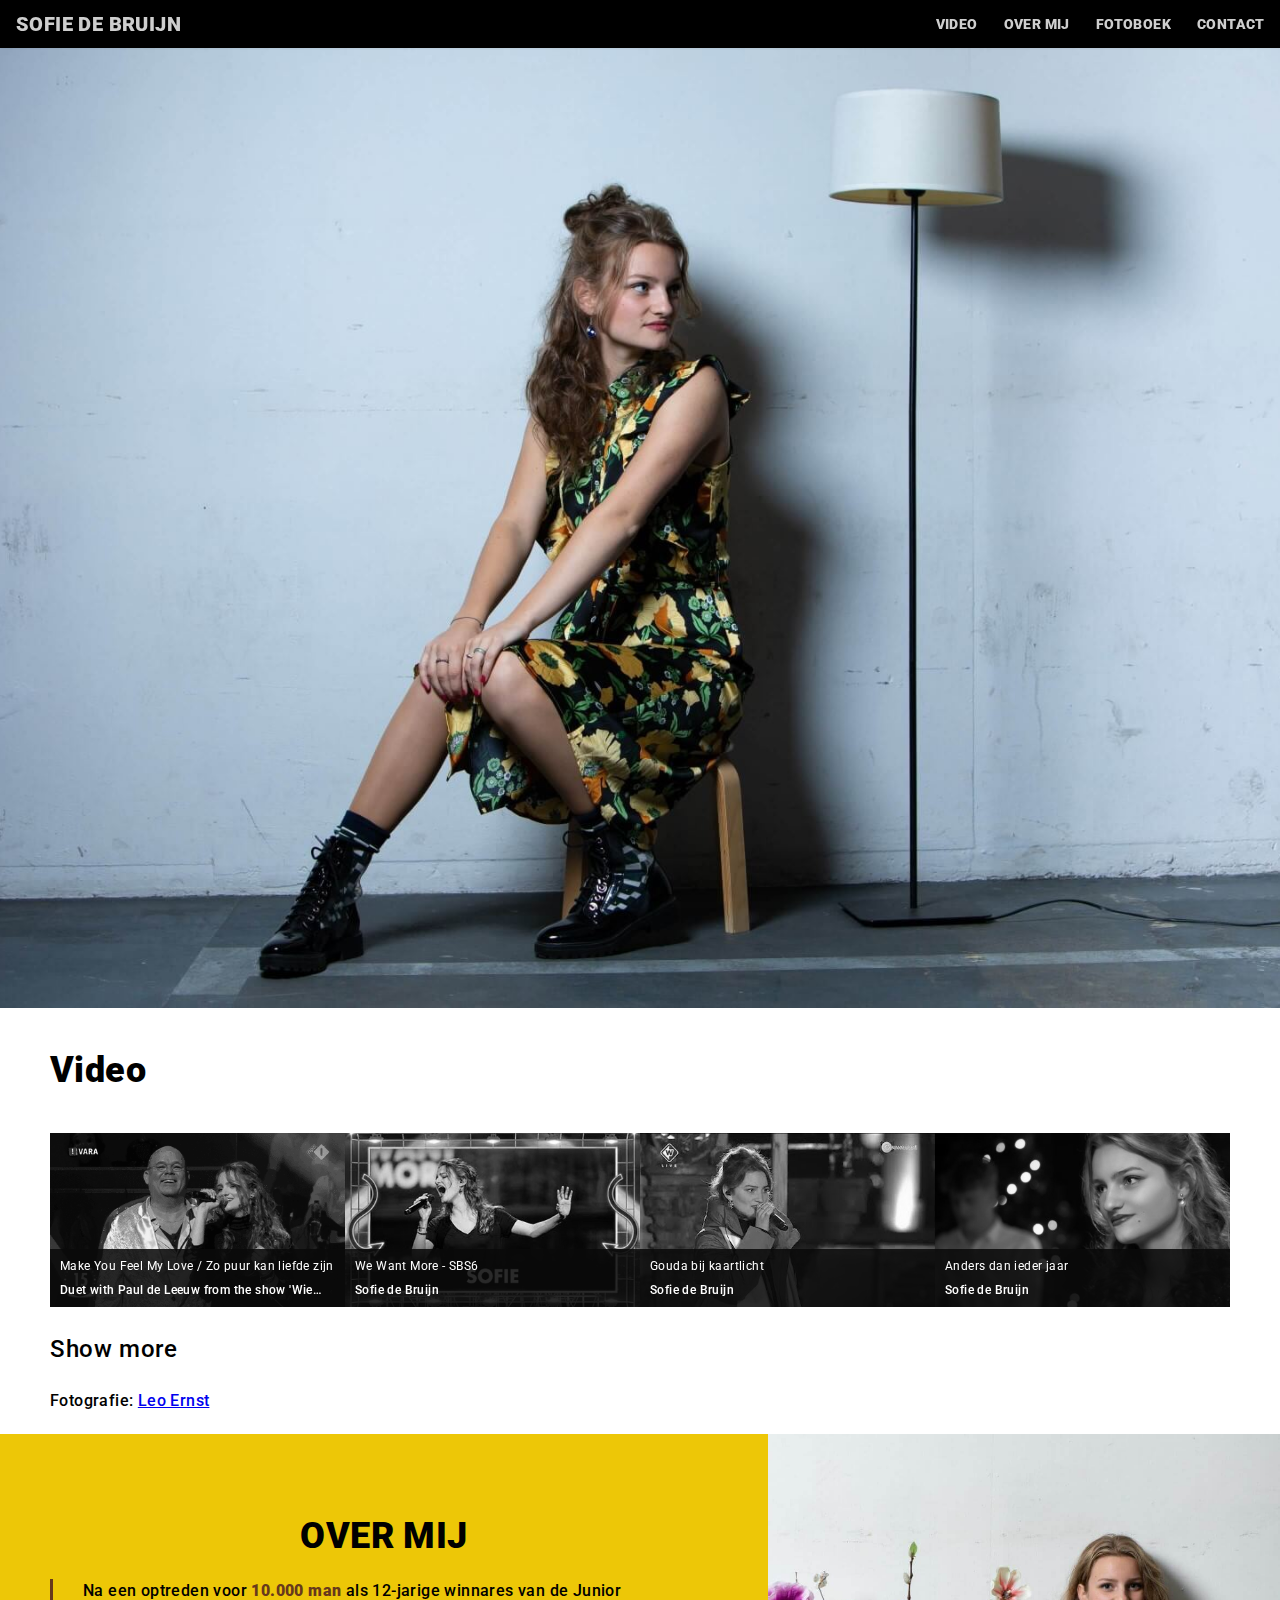
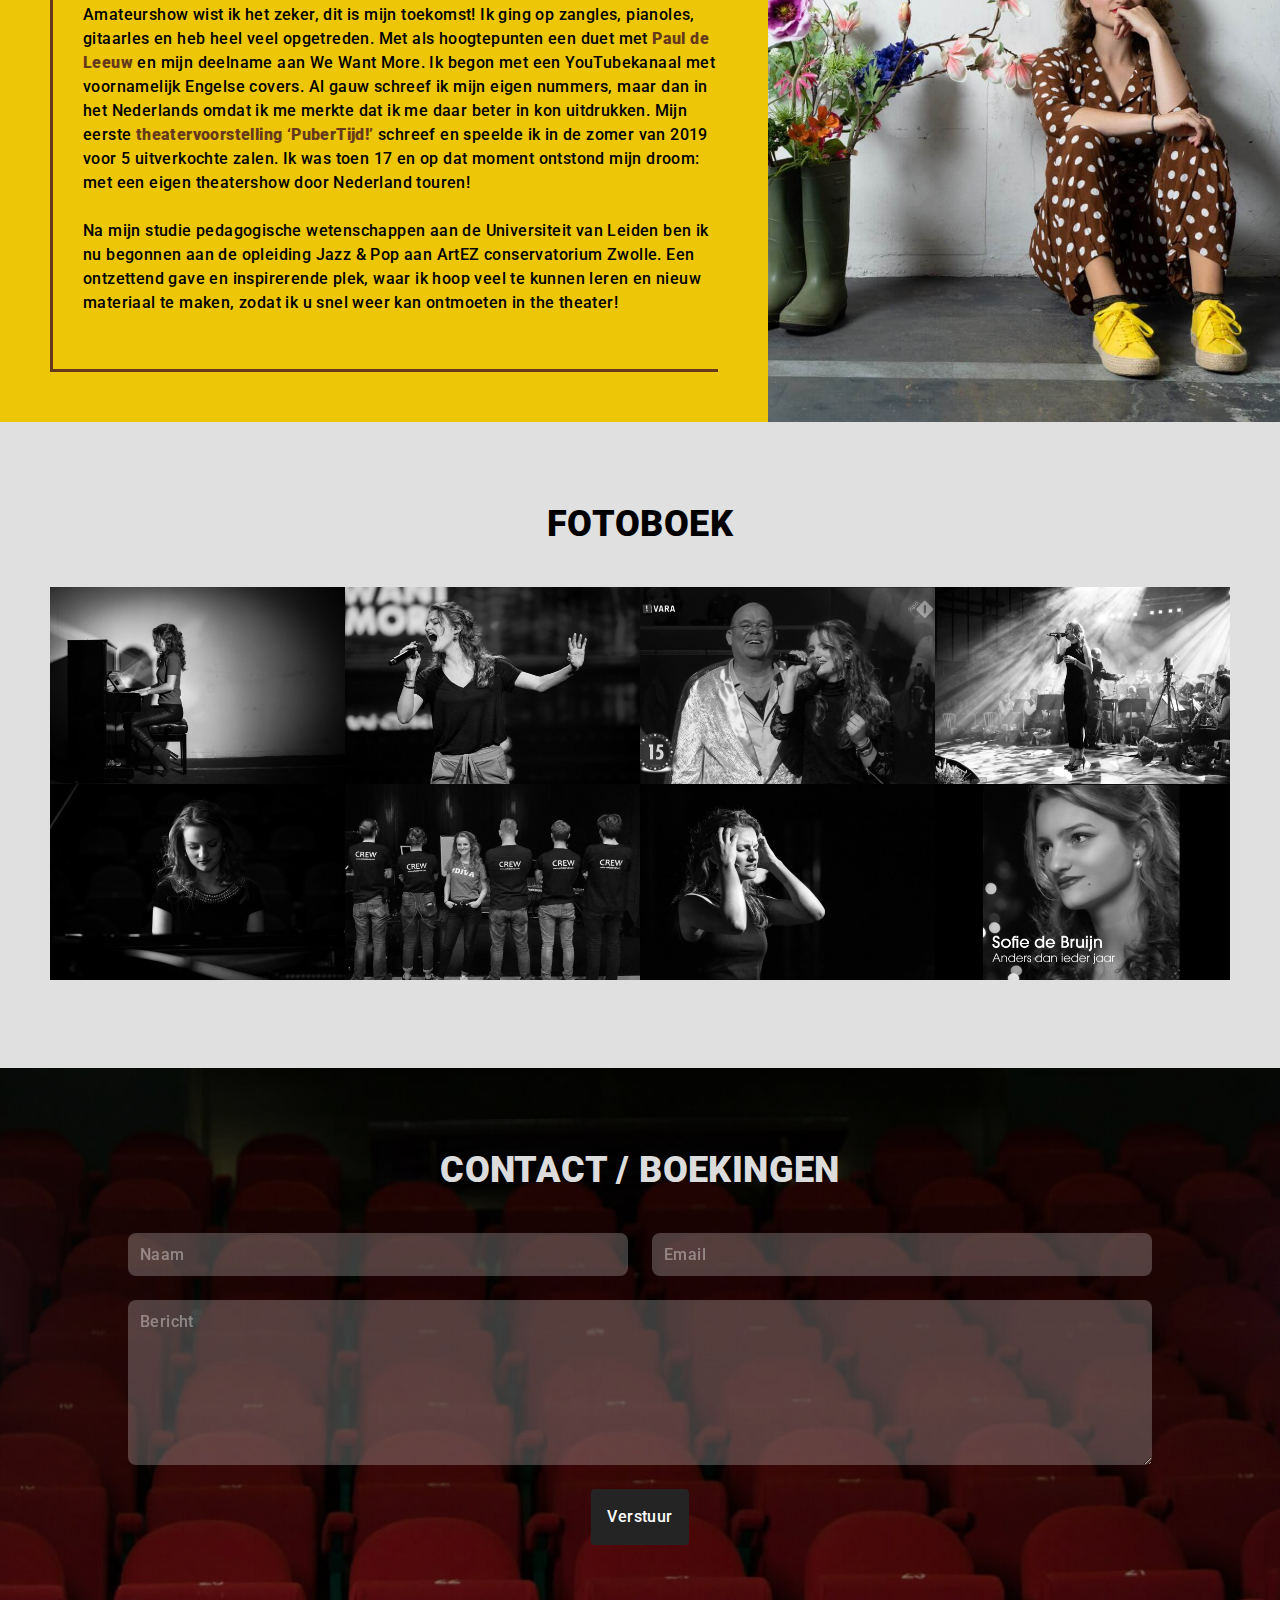
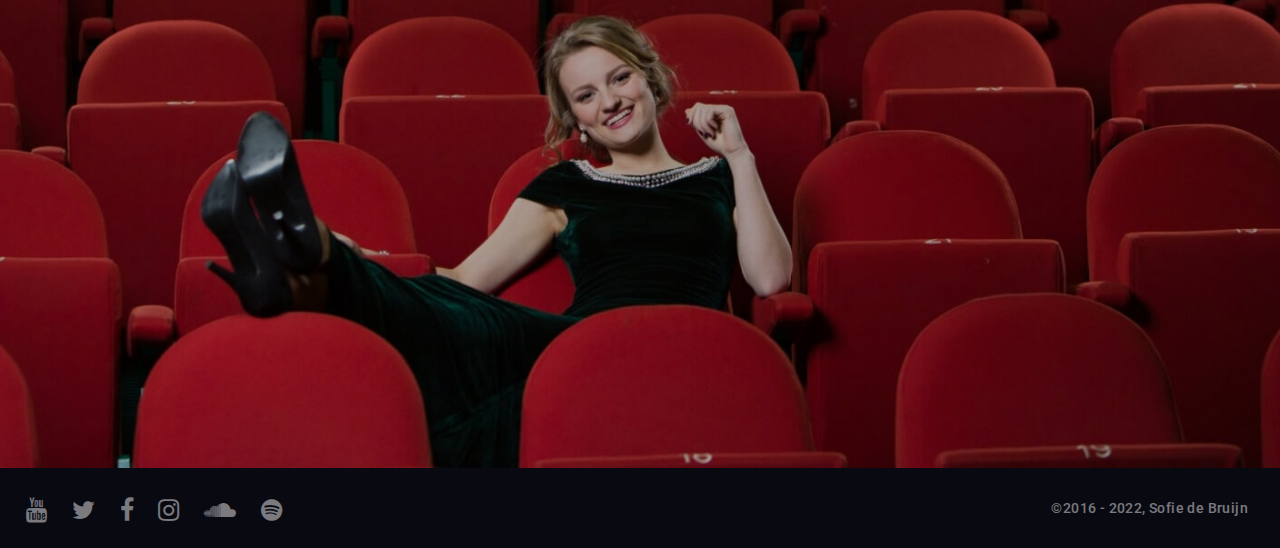
==== index.html @ 8ea9dd5e "Agenda" ====
<!DOCTYPE HTML>
<html>
<head>
    <title>Sofie de Bruijn</title>
    <meta charset="utf-8"/>
    <meta name="viewport" content="width=device-width, initial-scale=1"/>
    <meta name="keywords"
          content="Sofie de Bruijn,Singer Songwriter, Singer, Songwriter,Adele,Cover,Music,Cover Video,First Aid Kit,Cascada,Taylor Swift,Paul de Leeuw,Wie Steelt Mijn Show, Duet, Lyrics"/>
    <link rel="stylesheet" href="assets/css/main.css"/>
    <link href="lightbox/css/lightbox.min.css" rel="stylesheet">
    <link rel="preconnect" href="https://fonts.googleapis.com">
    <link rel="preconnect" href="https://fonts.gstatic.com" crossorigin>
    <link href="https://fonts.googleapis.com/css2?family=Roboto:wght@100;400;700;900&display=swap" rel="stylesheet">
    <link href="lightbox/css/lightbox.min.css" rel="stylesheet">
</head>
<body>

<!-- Header -->
<header class="page-header">
    <h1><a href="#intro">Sofie de Bruijn</a></h1>
    <nav>
        <ul>
            <li><a href="#video">Video</a></li>
            <li id="menu-speellijst"><a href="#agenda">Speellijst</a></li>
            <li><a href="#overmij">Over mij</a></li>
            <li><a href="#photos">Fotoboek</a></li>
<!--            <li><a href="#videos">Video's</a></li>-->
            <li><a href="#contact">Contact</a></li>
        </ul>
    </nav>
</header>

<section id="intro" class="intro">
</section>

<section id="videos" class="videogallery">
    <div class="content">
        <div class="title">
            <h2>Video</h2>
        </div>
        <div class="body">
            <a href="https://www.youtube.com/watch?v=Z-aSTAphKyM">
                <article class="youtube" style="background-image: url('images/youtube/make_you_feel_my_love.png')">
                    <div class="info">
                        <div class="title1">Make You Feel My Love / Zo puur kan liefde zijn</div>
                        <div class="title2">Duet with Paul de Leeuw from the show 'Wie steelt mijn show?'</div>
                    </div>
                </article>
            </a>

            <a href="https://www.youtube.com/watch?v=Hg2bdTc8LrU">
                <article class="youtube" style="background-image: url('images/youtube/we_want_more.jpg')">
                    <div class="info">
                        <div class="title1">We Want More - SBS6</div>
                        <div class="title2">Sofie de Bruijn</div>
                    </div>
                </article>
            </a>
            <a href="https://www.youtube.com/watch?v=AzZRNCL21qE&list=UUFZOo_UT-vUM6ey3a5O5JUw&index=1">
                <article class="youtube" style="background-image: url('images/youtube/gouda_bij_kaartlicht.jpg')">
                    <div class="info">
                        <div class="title1">Gouda bij kaartlicht</div>
                        <div class="title2">Sofie de Bruijn</div>
                    </div>
                </article>
            </a>

            <a href="https://www.youtube.com/watch?v=iiRhpWhdHWU&list=UUFZOo_UT-vUM6ey3a5O5JUw&index=1">
                <article class="youtube" style="background-image: url('images/youtube/anders_dan_ieder_jaar.jpg')">
                    <div class="info">
                        <div class="title1">Anders dan ieder jaar</div>
                        <div class="title2">Sofie de Bruijn</div>
                    </div>
                </article>
            </a>

            <a href="https://www.youtube.com/watch?v=Gj1BoqUcOVg&list=UUFZOo_UT-vUM6ey3a5O5JUw&index=1">
                <article class="youtube" style="background-image: url('images/youtube/de_diepte.jpg')">
                    <div class="info">
                        <div class="title1">S10 - De Diepte</div>
                        <div class="title2">Sofie de Bruijn</div>
                    </div>
                </article>
            </a>

            <a href="https://www.youtube.com/watch?v=R53kcfRPS8I&list=UUFZOo_UT-vUM6ey3a5O5JUw&index=2">
                <article class="youtube" style="background-image: url('images/youtube/anders_dan_ieder_jaar_behind_the_scenes.jpg')">
                    <div class="info">
                        <div class="title1">Anders dan ieder jaar</div>
                        <div class="title2">Sofie de Bruijn</div>
                    </div>
                </article>
            </a>


            <a href="https://www.youtube.com/watch?v=mN6XMxS9sEI&list=UUFZOo_UT-vUM6ey3a5O5JUw">
                <article class="youtube" style="background-image: url('images/youtube/dont-worry-about-me.jpg')">
                    <div class="info">
                        <div class="title1">Frances - Don't worry about me</div>
                        <div class="title2">Sofie de Bruijn & Maurits Kappetijn</div>
                    </div>
                </article>
            </a>


            <a href="https://www.youtube.com/watch?v=oenEsmuqVbg&list=UUFZOo_UT-vUM6ey3a5O5JUw">
                <article class="youtube" style="background-image: url('images/youtube/laat-mij-het-zijn.jpg')">
                    <div class="info">
                        <div class="title1">Wende Snijders - Laat mij het zijn</div>
                        <div class="title2">Sofie de Bruijn & Maurits Kappetijn</div>
                    </div>
                </article>
            </a>


            <a href="https://www.youtube.com/watch?v=KxhxIcwdhR0&list=UUFZOo_UT-vUM6ey3a5O5JUw">
                <article class="youtube" style="background-image: url('images/youtube/de-man-die-niet-kan-gaan.jpg')">
                    <div class="info">
                        <div class="title1">Nielson / The Script - De vrouw die niet kan gaan - LIVE</div>
                        <div class="title2">Sofie de Bruijn & Maurits Kappetijn</div>
                    </div>
                </article>
            </a>


            <a href="https://www.youtube.com/watch?v=T-b55JDcapw&list=UUFZOo_UT-vUM6ey3a5O5JUw">
                <article class="youtube" style="background-image: url('images/youtube/je_taime.jpg')">
                    <div class="info">
                        <div class="title1">Je t'aime - LIVE</div>
                        <div class="title2">Sofie de Bruijn & Maurits Kappetijn</div>
                    </div>
                </article>
            </a>


            <a href="https://www.youtube.com/watch?v=hmkBqt2bnTg&list=UUFZOo_UT-vUM6ey3a5O5JUw">
                <article class="youtube" style="background-image: url('images/youtube/mag_ik_dromen.jpg')">
                    <div class="info">
                        <div class="title1">PuberTijd! - Mag ik dromen</div>
                        <div class="title2">Sofie de Bruijn</div>
                    </div>
                </article>
            </a>


            <a href="https://www.youtube.com/watch?v=w-CsfGyyuyE&list=UUFZOo_UT-vUM6ey3a5O5JUw">
                <article class="youtube" style="background-image: url('images/youtube/tussen_nu_en_ooit.jpg')">
                    <div class="info">
                        <div class="title1">PuberTijd! - Tussen nu en ooit</div>
                        <div class="title2">Sofie de Bruijn</div>
                    </div>
                </article>
            </a>


            <a href="https://www.youtube.com/watch?v=e2XkFvMxLjM&list=UUFZOo_UT-vUM6ey3a5O5JUw">
                <article class="youtube" style="background-image: url('images/youtube/lijn_7.jpg')">
                    <div class="info">
                        <div class="title1">PuberTijd! - Lijn 7</div>
                        <div class="title2">Sofie de Bruijn</div>
                    </div>
                </article>
            </a>


            <a href="https://www.youtube.com/watch?v=YlcHSxCFATA&list=UUFZOo_UT-vUM6ey3a5O5JUw">
                <article class="youtube" style="background-image: url('images/youtube/parijs_paris.jpg')">
                    <div class="info">
                        <div class="title1">PuberTijd! - Parijs, Paris</div>
                        <div class="title2">Sofie de Bruijn</div>
                    </div>
                </article>
            </a>


            <a href="https://www.youtube.com/watch?v=HS0wlYTm5HU&list=UUFZOo_UT-vUM6ey3a5O5JUw">
                <article class="youtube" style="background-image: url('images/youtube/jij_hier_vandaan.jpg')">
                    <div class="info">
                        <div class="title1">PuberTijd! - Jij hier vandaan</div>
                        <div class="title2">Sofie de Bruijn</div>
                    </div>
                </article>
            </a>


            <a href="https://www.youtube.com/watch?v=tldwPllzSyg&list=UUFZOo_UT-vUM6ey3a5O5JUw">
                <article class="youtube" style="background-image: url('images/youtube/we_zouden_moeten_praten.jpg')">
                    <div class="info">
                        <div class="title1">PuberTijd! - We zouden moeten praten</div>
                        <div class="title2">Sofie de Bruijn</div>
                    </div>
                </article>
            </a>


            <a href="https://www.youtube.com/watch?v=Jt8KghFWTMg&list=UUFZOo_UT-vUM6ey3a5O5JUw">
                <article class="youtube" style="background-image: url('images/youtube/zo_is_het_gegaan.jpg')">
                    <div class="info">
                        <div class="title1">PuberTijd! - Zo is het gegaan</div>
                        <div class="title2">Sofie de Bruijn</div>
                    </div>
                </article>
            </a>


            <a href="https://www.youtube.com/watch?v=FnFOTm1K-Ww&list=UUFZOo_UT-vUM6ey3a5O5JUw">
                <article class="youtube" style="background-image: url('images/youtube/zeg_me_iets.jpg')">
                    <div class="info">
                        <div class="title1">PuberTijd! - Zeg me iets</div>
                        <div class="title2">Sofie de Bruijn</div>
                    </div>
                </article>
            </a>


            <a href="https://www.youtube.com/watch?v=mcpMQtNdLx0&list=UUFZOo_UT-vUM6ey3a5O5JUw">
                <article class="youtube" style="background-image: url('images/youtube/wade_in_the_water.jpg')">
                    <div class="info">
                        <div class="title1">Wade in the Water - Eva Cassidy</div>
                        <div class="title2">Sofie de Bruijn en Rik Reimus</div>
                    </div>
                </article>
            </a>


            <a href="https://www.youtube.com/watch?v=u-s-0EeFHNw&index=1&list=UUFZOo_UT-vUM6ey3a5O5JUw">
                <article class="youtube" style="background-image: url('images/youtube/always-remember-us-this-way.jpg')">
                    <div class="info">
                        <div class="title1">Always remember us this way</div>
                        <div class="title2">Lady Gaga</div>
                    </div>
                </article>
            </a>


            <a href="https://www.youtube.com/watch?v=pFwpkhMIwoA&index=1&list=UUFZOo_UT-vUM6ey3a5O5JUw">
                <article class="youtube" style="background-image: url('images/youtube/sam.jpg')">
                    <div class="info">
                        <div class="title1">Sam</div>
                        <div class="title2">Jessie Ware</div>
                    </div>
                </article>
            </a>


            <a href="https://www.youtube.com/watch?v=0IPWeJyH3fs&list=UUFZOo_UT-vUM6ey3a5O5JUw">
                <article class="youtube" style="background-image: url('images/youtube/la_vie_en_rose.jpg')">
                    <div class="info">
                        <div class="title1">La Vie En Rose</div>
                        <div class="title2">Sofie de Bruijn</div>
                    </div>
                </article>
            </a>


            <a href="https://www.youtube.com/watch?v=cYb5Ppuajvg&list=UUFZOo_UT-vUM6ey3a5O5JUw">
                <article class="youtube" style="background-image: url('images/youtube/you_should_have_known.jpg')">
                    <div class="info">
                        <div class="title1">You Should Have Known (Official Video)</div>
                        <div class="title2">Sofie de Bruijn</div>
                    </div>
                </article>
            </a>


            <a href="https://www.youtube.com/watch?v=DoUphpLzJQc&list=UUFZOo_UT-vUM6ey3a5O5JUw">
                <article class="youtube" style="background-image: url('images/youtube/house_upon_the_hill.png')">
                    <div class="info">
                        <div class="title1">House Upon The Hill (Official Video)</div>
                        <div class="title2">Sofie de Bruijn</div>
                    </div>
                </article>
            </a>


            <a href="https://www.youtube.com/watch?v=QbUHckNhA3s&list=UUFZOo_UT-vUM6ey3a5O5JUw">
                <article class="youtube" style="background-image: url('images/youtube/say-you-love-me---jessie-ware.jpg')">
                    <div class="info">
                        <div class="title1">Say You Love Me</div>
                        <div class="title2">Jessie Ware</div>
                    </div>
                </article>
            </a>


            <a href="https://www.youtube.com/watch?v=Z-gPNKdKOQY&list=UUFZOo_UT-vUM6ey3a5O5JUw">
                <article class="youtube" style="background-image: url('images/youtube/you_lost_me.jpg')">
                    <div class="info">
                        <div class="title1">You lost me</div>
                        <div class="title2">Christina Aguilera</div>
                    </div>
                </article>
            </a>


            <a href="https://www.youtube.com/watch?v=32EGNTvcHAo&list=UUFZOo_UT-vUM6ey3a5O5JUw">
                <article class="youtube" style="background-image: url('images/youtube/what_about_us.jpg')">
                    <div class="info">
                        <div class="title1">What About Us</div>
                        <div class="title2">P!nk</div>
                    </div>
                </article>
            </a>


            <a href="https://www.youtube.com/watch?v=Cst5cypD8jg&list=UUFZOo_UT-vUM6ey3a5O5JUw">
                <article class="youtube" style="background-image: url('images/youtube/at_seventeen.jpg')">
                    <div class="info">
                        <div class="title1">At Seventeen</div>
                        <div class="title2">Janis Ian</div>
                    </div>
                </article>
            </a>


            <a href="https://www.youtube.com/watch?v=r3o0OnFHA7k&list=UUFZOo_UT-vUM6ey3a5O5JUw">
                <article class="youtube" style="background-image: url('images/youtube/bubbly.jpg')">
                    <div class="info">
                        <div class="title1">Bubbly</div>
                        <div class="title2">Colbie Caillat</div>
                    </div>
                </article>
            </a>


            <a href="https://www.youtube.com/watch?v=uGEsgRgHwPg&list=UUFZOo_UT-vUM6ey3a5O5JUw">
                <article class="youtube" style="background-image: url('images/youtube/dat_ik_je_mis.jpg')">
                    <div class="info">
                        <div class="title1">Dat ik je mis</div>
                        <div class="title2">Maaike Ouboter</div>
                    </div>
                </article>
            </a>


            <a href="https://www.youtube.com/watch?v=XlStmGkna8I&list=UUFZOo_UT-vUM6ey3a5O5JUw">
                <article class="youtube" style="background-image: url('images/youtube/something_in_the_water.jpg')">
                    <div class="info">
                        <div class="title1">Something in the Water</div>
                        <div class="title2">Brooke Fraser</div>
                    </div>
                </article>
            </a>


            <a href="https://www.youtube.com/watch?list=UUFZOo_UT-vUM6ey3a5O5JUw&v=hWgHFiMZkfs">
                <article class="youtube" style="background-image: url('images/youtube/cant_help_falling_in_love.jpg')">
                    <div class="info">
                        <div class="title1">Can't help falling in love</div>
                        <div class="title2">Elvis Presley</div>
                    </div>
                </article>
            </a>


            <a href="https://www.youtube.com/watch?v=j--sgKCJHXQ&list=UUFZOo_UT-vUM6ey3a5O5JUw">
                <article class="youtube" style="background-image: url('images/youtube/i_dont_wanna_see_her_with_you.jpg')">
                    <div class="info">
                        <div class="title1">I don't wanna see you with her</div>
                        <div class="title2">Maria Mena</div>
                    </div>
                </article>
            </a>


            <a href="https://www.youtube.com/watch?v=q64ohbW60dg&list=UUFZOo_UT-vUM6ey3a5O5JUw">
                <article class="youtube" style="background-image: url('images/youtube/and_she_will_miss_you.jpg')">
                    <div class="info">
                        <div class="title1">And She Will Miss You</div>
                        <div class="title2">Gracie Abrams</div>
                    </div>
                </article>
            </a>


            <a href="https://www.youtube.com/watch?v=xNj5OIWekfk&list=UUFZOo_UT-vUM6ey3a5O5JUw">
                <article class="youtube" style="background-image: url('images/youtube/a_thousand_years.png')">
                    <div class="info">
                        <div class="title1">A Thousand Years</div>
                        <div class="title2">Christina Perri</div>
                    </div>
                </article>
            </a>


            <a href="https://www.youtube.com/watch?v=1oWik-Wg2Tw&list=UUFZOo_UT-vUM6ey3a5O5JUw">
                <article class="youtube" style="background-image: url('images/youtube/if_i_were_a_sailboat.jpg')">
                    <div class="info">
                        <div class="title1">If You Were a Sailboat</div>
                        <div class="title2">Katie Melua</div>
                    </div>
                </article>
            </a>


            <a href="https://www.youtube.com/watch?v=mmSB0aflc34&list=PL89bQoUxaeneC3mPh1k0yMJn5Qg7asksO&index=1">
                <article class="youtube" style="background-image: url('images/youtube/jar_of_hearts.png')">
                    <div class="info">
                        <div class="title1">Jar of Hearts</div>
                        <div class="title2">Christina Perri</div>
                    </div>
                </article>
            </a>

            <a href="https://www.youtube.com/watch?v=LIRo8SFP9fI&list=PL89bQoUxaeneC3mPh1k0yMJn5Qg7asksO">
                <article class="youtube" style="background-image: url('images/youtube/white_horse.png')">
                    <div class="info">
                        <div class="title1">White Horse</div>
                        <div class="title2">Taylor Swift</div>
                    </div>
                </article>
            </a>


            <a href="https://www.youtube.com/watch?v=RrJnTvpFSjE&list=PL89bQoUxaeneC3mPh1k0yMJn5Qg7asksO">
                <article class="youtube" style="background-image: url('images/youtube/million_years_ago.jpg')">
                    <div class="info">
                        <div class="title1">Million Years Ago</div>
                        <div class="title2">Adele</div>
                    </div>
                </article>
            </a>

            <a href="https://www.youtube.com/watch?v=npWLamNepcU&list=PL89bQoUxaeneC3mPh1k0yMJn5Qg7asksO">
                <article class="youtube" style="background-image: url('images/youtube/dont_you_remember.jpg')">
                    <div class="info">
                        <div class="title1">Don't You Remember</div>
                        <div class="title2">Adele</div>
                    </div>
                </article>
            </a>


            <a href="https://www.youtube.com/watch?v=QlwuXO_5HE4&list=PL89bQoUxaeneC3mPh1k0yMJn5Qg7asksO">
                <article class="youtube" style="background-image: url('images/youtube/hiding_my_heart.png')">
                    <div class="info">
                        <div class="title1">Hiding my heart</div>
                        <div class="title2">Adele</div>
                    </div>
                </article>
            </a>


            <a href="https://www.youtube.com/watch?v=GABAeUIVFp8&list=PL89bQoUxaeneC3mPh1k0yMJn5Qg7asksO">
                <article class="youtube" style="background-image: url('images/youtube/silver_lining.png')">
                    <div class="info">
                        <div class="title1">My Silver Lining</div>
                        <div class="title2">First Aid Kit</div>
                    </div>
                </article>
            </a>


            <a href="https://www.youtube.com/watch?v=0zwGAfUZwJU&list=PL89bQoUxaeneC3mPh1k0yMJn5Qg7asksO">
                <article class="youtube" style="background-image: url('images/youtube/hometown_glory.png')">
                    <div class="info">
                        <div class="title1">Hometown Glory</div>
                        <div class="title2">Adele</div>
                    </div>
                </article>
            </a>


            <a href="https://www.youtube.com/watch?v=2N5_2DZWCpM&list=PL89bQoUxaeneC3mPh1k0yMJn5Qg7asksO">
                <article class="youtube" style="background-image: url('images/youtube/when_we_were_young.png')">
                    <div class="info">
                        <div class="title1">When We Were Young</div>
                        <div class="title2">Adele</div>
                    </div>
                </article>
            </a>


            <a href="https://www.youtube.com/watch?v=P39t9yWeFJQ&list=PL89bQoUxaeneC3mPh1k0yMJn5Qg7asksO">
                <article class="youtube" style="background-image: url('images/youtube/everytime_we_touch.png')">
                    <div class="info">
                        <div class="title1">Everytime We Touch</div>
                        <div class="title2">Cascada</div>
                    </div>
                </article>
            </a>


            <a href="https://www.youtube.com/watch?v=V195n3m7ldA&list=PL89bQoUxaeneC3mPh1k0yMJn5Qg7asksO">
                <article class="youtube" style="background-image: url('images/youtube/back_to_december.png')">
                    <div class="info">
                        <div class="title1">Back To December</div>
                        <div class="title2">Taylor Swift</div>
                    </div>
                </article>
            </a>


            <a href="https://www.youtube.com/watch?v=gWIV7P13e-I&list=PL89bQoUxaeneC3mPh1k0yMJn5Qg7asksO">
                <article class="youtube" style="background-image: url('images/youtube/skyfall.png')">
                    <div class="info">
                        <div class="title1">Skyfall</div>
                        <div class="title2">Adele</div>
                    </div>
                </article>
            </a>


<!--        <div><a href="images/photo/pressKitSofieDeBruijnPart1.zip" class="download icon fa-download">  Presskit deel 1</a></div>-->
<!--        <div><a href="images/photo/pressKitSofieDeBruijnPart2.zip" class="download icon fa-download">  Presskit deel 2</a></div>-->
        </div>
        <div class="footer">
            <button id="showMoreVideos" class="showMore">Show more</button>
            <div>Fotografie: <a href="https://www.facebook.com/leoernstfotografie" target="_blank">Leo Ernst</a></div>
        </div>
        <br/>
    </div>
</section>
<section id="overmij" class="aboutme">
    <div class="content">
        <div class="title">
            <h2>Over mij</h2>
        </div>
        <div class="body">
            <p>Na een optreden voor <span class="highlight">10.000 man</span> als 12-jarige winnares van de Junior Amateurshow wist ik het zeker, dit is mijn toekomst!
                Ik ging op zangles, pianoles, gitaarles en heb heel veel opgetreden. Met als hoogtepunten een duet met <span class="highlight">Paul de Leeuw</span> en mijn deelname aan We Want More. Ik begon met een YouTubekanaal met voornamelijk
                Engelse covers. Al gauw schreef ik
                mijn eigen nummers, maar dan in het Nederlands omdat ik me merkte dat ik me daar beter in kon uitdrukken. Mijn eerste <span class="highlight">theatervoorstelling ‘PuberTijd!’</span> schreef en speelde ik in de zomer van 2019 voor 5
                uitverkochte zalen. Ik was toen
                17 en op dat moment ontstond mijn droom: met een eigen theatershow door Nederland touren!
            </p>
            <br/>
            <p>
                Na mijn studie pedagogische wetenschappen aan de Universiteit van Leiden ben ik nu begonnen aan de opleiding Jazz & Pop aan ArtEZ conservatorium Zwolle. Een ontzettend gave en inspirerende plek, waar ik hoop veel te kunnen leren en nieuw materiaal te maken, zodat ik u snel weer kan ontmoeten in the theater!
            </p>
            <br/>
        </div>
    </div>
    <div class="photo">
    </div>
</section>


<section id="photos" class="photogallery">
    <div class="content">
        <div class="title">
            <h2>Fotoboek</h2>
        </div>
        <div class="body">
            <div class="photo"><a href="images/photogallery/pubertijd_affiche_full.jpg" data-lightbox="photo"><img src="images/photogallery/pubertijd_affiche.jpg"></a></div>
            <div class="photo"><a href="images/photogallery/we_want_more_full.jpg" data-lightbox="photo"><img src="images/photogallery/we_want_more.jpg"></a></div>
            <div class="photo"><a href="images/photogallery/paul_de_leeuw_wie_steelt_mijn_show_full.jpg" data-lightbox="photo"><img src="images/photogallery/paul_de_leeuw_wie_steelt_mijn_show.jpg"></a></div>
            <div class="photo"><a href="images/photogallery/excelsior_goes_broadway_full.jpg" data-lightbox="photo"><img src="images/photogallery/excelsior_goes_broadway.jpg"></a></div>
            <div class="photo"><a href="images/photogallery/piano_full.jpg" data-lightbox="photo"><img src="images/photogallery/piano.jpg"></a></div>
            <div class="photo"><a href="images/photogallery/pubertijd_crew_full.jpg" data-lightbox="photo"><img src="images/photogallery/pubertijd_crew.jpg"></a></div>
            <div class="photo"><a href="images/photogallery/pubertijd_generale_full.jpg" data-lightbox="photo"><img src="images/photogallery/pubertijd_generale.jpg"></a></div>
            <div class="photo"><a href="images/photogallery/anders_dan_ieder_jaar_full.jpg" data-lightbox="photo"><img src="images/photogallery/anders_dan_ieder_jaar.jpg"></a></div>
        </div>
        <br/><br/>
        <!--        <div>Fotografie: <a href="https://www.facebook.com/leoernstfotografie" target="_blank">Leo Ernst</a></div>-->
        <!--        <div><a href="images/photo/pressKitSofieDeBruijnPart1.zip" class="download icon fa-download">  Presskit deel 1</a></div>-->
        <!--        <div><a href="images/photo/pressKitSofieDeBruijnPart2.zip" class="download icon fa-download">  Presskit deel 2</a></div>-->
    </div>
</section>



<section id="agenda" class="agenda">
    <div class="agenda-header">Speellijst</div>
    <div class="agenda-item" data-event-date="2022-09-15">
        <div class="day-of-week">Donderdag</div>
        <div class="day-of-month">15</div>
        <div class="month">September</div>
        <div class="desc1"><a href="https://www.gouda750finale.nl/cafetheaterfestival">Café Theater Festival</a></div>
        <div class="desc2">Casa Chow Gouda</div>
        <div class="last-row">
            <div class="time">20:20  21:20  22:20</div>
        </div>
    </div>
    <div class="agenda-item" data-event-date="2022-09-16">
        <div class="day-of-week">Vrijdag</div>
        <div class="day-of-month">16</div>
        <div class="month">September</div>
        <div class="desc1"><a href="https://www.gouda750finale.nl/cafetheaterfestival">Café Theater Festival</a></div>
        <div class="desc2">Casa Chow Gouda</div>
        <div class="last-row">
            <div class="time">22:10  23:10</div>
        </div>
    </div>
    <div class="agenda-item" data-event-date="2022-10-22">
        <div class="day-of-week">Zaterdag</div>
        <div class="day-of-month">22</div>
        <div class="month">Oktober</div>
        <div class="desc1">Radio Podium 107.1</div>
        <div class="desc2">RPL Woerden</div>
        <div class="last-row">
            <div class="time">16:00 uur</div>
        </div>
    </div>
    <div class="agenda-item" data-event-date="2022-10-27">
        <div class="day-of-week">Donderdag</div>
        <div class="day-of-month">27</div>
        <div class="month">Oktober</div>
        <div class="desc1"><a href="https://www.theaterbakkerheij.nl/voorstelling/young-talent/">Young Talent</a></div>
        <div class="desc2">Theaterbakkerheij Gouda</div>
        <div class="last-row">
            <div class="time">20:00 uur</div>
        </div>
        <div class="tickets">
            <form action="https://www.theaterbakkerheij.nl/voorstelling/young-talent/">
                <input type="submit" class="ticket-button" value="Bestel kaarten"/>
            </form>
        </div>
    </div>
    <div class="agenda-item" data-event-date="2022-12-11">
        <div class="day-of-week">Zondag</div>
        <div class="day-of-month">11</div>
        <div class="month">December</div>
        <div class="desc1"><a href="https://www.wereldlichtjesdag.nl/locaties/woerden/">WereldLichtjesDag</a></div>
        <div class="desc2">Brediushonk Woerden</div>
        <div class="last-row">
            <div class="time">18:30 uur</div>
        </div>
    </div>
    <div class="agenda-item" data-event-date="2022-12-12">
        <div class="day-of-week">Maandag</div>
        <div class="day-of-month">12</div>
        <div class="month">December</div>
        <div class="desc1">Presentatie PM combo</div>
        <div class="desc2">Koninklijk Conservatorium Den Haag</div>
        <div class="last-row">
            <div class="time">19:30 uur</div>
        </div>
    </div>
    <div class="agenda-item" data-event-date="2022-12-16">
        <div class="day-of-week">Vrijdag</div>
        <div class="day-of-month">16</div>
        <div class="month">December</div>
        <div class="desc1"><a href="https://goudabijkaarslicht.nl/programma/">Kerst sing-a-long</a></div>
        <div class="desc2">Markt Gouda</div>
        <div class="last-row">
            <div class="time">18:30 uur</div>
        </div>
    </div>
    <div class="agenda-item" data-event-date="2022-12-16">
        <div class="day-of-week">Vrijdag</div>
        <div class="day-of-month">16</div>
        <div class="month">December</div>
        <div class="desc1"><a href="https://goudabijkaarslicht.nl/programma/">Gouda bij Kaarslicht</a></div>
        <div class="desc2">Arriva podium - Markt Gouda</div>
        <div class="last-row">
            <div class="time">21:00 uur</div>
        </div>
    </div>
    <div class="agenda-item" data-event-date="2022-12-17">
        <div class="day-of-week">Donderdag</div>
        <div class="day-of-month">17</div>
        <div class="month">December</div>
        <div class="desc1"><a href="https://goudseschouwburg.nl/s21599/3x30_Nieuwe_Makers_Mix_van_opkomend_talent">3 x 30 Nieuwe makers</a></div>
        <div class="desc2">Goudse Schouwburg – Kleine Zaal</div>
        <div class="last-row">
            <div class="time">20:30 uur</div>
        </div>
        <div class="tickets">
            <form action="https://goudseschouwburg.nl/s21599/3x30_Nieuwe_Makers_Mix_van_opkomend_talent">
                <input type="submit" class="ticket-button" value="Bestel kaarten"/>
            </form>
        </div>
    </div>
    <div class="agenda-item" data-event-date="2022-12-21">
        <div class="day-of-week">Woensdag</div>
        <div class="day-of-month">21</div>
        <div class="month">December</div>
        <div class="desc1"><a href="https://www.blackgospelnight.nl/">Voorprogramma Black Gospel Night</a></div>
        <div class="desc2">Sint Janskerk Gouda</div>
        <div class="last-row">
            <div class="time">20:00 uur</div>
        </div>
    </div>
    <div class="agenda-item" data-event-date="2022-12-22">
        <div class="day-of-week">Woensdag</div>
        <div class="day-of-month">22</div>
        <div class="month">December</div>
        <div class="desc1"><a href="https://www.blackgospelnight.nl/">Voorprogramma Black Gospel Night</a></div>
        <div class="desc2">Sint Janskerk Gouda</div>
        <div class="last-row">
            <div class="time">20:00 uur</div>
        </div>
    </div>
    <div class="agenda-item" data-event-date="2023-03-17">
        <div class="day-of-week">Vrijdag</div>
        <div class="day-of-month">17</div>
        <div class="month">Maart</div>
        <div class="desc1"><a href="https://www.blackgospelnight.nl/">Turn the Music | De Pionier</a></div>
        <div class="desc2">Theaterbakkerheij Gouda</div>
        <div class="last-row">
            <div class="time">20:00 uur</div>
        </div>
        <div class="tickets">
            <form action="https://goudseschouwburg.nl/s21599/3x30_Nieuwe_Makers_Mix_van_opkomend_talent">
                <input type="submit" class="ticket-button" value="Bestel kaarten"/>
            </form>
        </div>
    </div>
    <div class="agenda-item" data-event-date="2023-03-18">
        <div class="day-of-week">Zaterdag</div>
        <div class="day-of-month">18</div>
        <div class="month">Maart</div>
        <div class="desc1"><a href="https://www.theaterbakkerheij.nl/voorstelling/glitter-glamour-spelshow-goudas-harmonie-de-pionier/">Turn the Music | De Pionier</a></div>
        <div class="desc2">Theaterbakkerheij Gouda</div>
        <div class="last-row">
            <div class="time">20:00 uur</div>
        </div>
        <div class="tickets">
            <form action="https://www.theaterbakkerheij.nl/voorstelling/glitter-glamour-spelshow-goudas-harmonie-de-pionier/">
                <input type="submit" class="ticket-button" value="Bestel kaarten"/>
            </form>
        </div>
    </div>
    <div class="agenda-item" data-event-date="2024-03-25">
        <div class="day-of-week">Zaterdag</div>
        <div class="day-of-month">25</div>
        <div class="month">Maart</div>
        <div class="desc1"><a href="https://doorsamenwerkingsterk.nl/agenda/wensconcert-2/">Wensconcert Door Samenwerking Sterk</a></div>
        <div class="desc2">Horeca Hoeve Oosterman</div>
        <div class="last-row">
            <div class="time">20:00 uur</div>
        </div>
        <div class="tickets">
            <form action="https://doorsamenwerkingsterk.nl/agenda/wensconcert-2/">
                <input type="submit" class="ticket-button" value="Info"/>
            </form>
        </div>
    </div>

</section>

<!--Contact -->
<section id="contact" class="contact">
    <div class="content">
        <div class="title">
            <h2>Contact / Boekingen</h2>
        </div>
        <div class="body">
            <form action="https://formspree.io/info@sofiedebruijn.com" method="post">
                <div class="field half first"><input type="text" name="name" placeholder="Naam"/></div>
                <div class="field half"><input type="email" name="email" placeholder="Email"/></div>
                <div class="field"><textarea name="message" placeholder="Bericht" rows="6"></textarea></div>
                <div class="button-bar">
                    <input type="submit" class="btn-primary" value="Verstuur"/>
                </div>
            </form>
        </div>
    </div>
</section>


<!-- Footer -->
<footer id="footer">

    <!-- Icons -->
    <ul class="actions">
        <li><a href="https://www.youtube.com/c/sofiedebruijnmusic" class="icon fa-youtube"><span
                class="label">YouTube</span></a></li>
        <li><a href="https://twitter.com/SofieDeBruijn" class="icon fa-twitter"><span class="label">Twitter</span></a>
        </li>
        <li><a href="https://www.facebook.com/sofie.debruijn.7" class="icon fa-facebook"><span
                class="label">Facebook</span></a></li>
        <li><a href="https://www.instagram.com/sofiedebruijnmusic/" class="icon fa-instagram"><span class="label">Instagram</span></a>
        </li>
        <li><a href="https://soundcloud.com/sofiedebruijn/" class="icon fa-soundcloud"><span
                class="label">Soundcloud</span></a></li>
        <li><a href="https://open.spotify.com/artist/0DxgJKjCpmQL7b4PiKjFMv" class="icon fa-spotify"><span
                class="label">Spotify</span></a></li>
    </ul>

    <!-- Menu -->
    <ul class="menu">
        <li>&copy;2016 - 2022, Sofie de Bruijn</li>
    </ul>

</footer>

<!-- Scripts -->
<script src="assets/js/jquery.min.js"></script>
<script src="assets/js/jquery.scrolly.min.js"></script>
<script src="assets/js/jquery.scrollex.min.js"></script>
<script src="assets/js/skel.min.js"></script>
<script src="assets/js/util.js"></script>
<!--[if lte IE 8]>
<script src="assets/js/ie/respond.min.js"></script><![endif]-->
<script src="assets/js/main.js"></script>
<script src="lightbox/js/lightbox.js"></script>

<script>
    (function (i, s, o, g, r, a, m) {
        i['GoogleAnalyticsObject'] = r;
        i[r] = i[r] || function () {
            (i[r].q = i[r].q || []).push(arguments)
        }, i[r].l = 1 * new Date();
        a = s.createElement(o),
            m = s.getElementsByTagName(o)[0];
        a.async = 1;
        a.src = g;
        m.parentNode.insertBefore(a, m)
    })(window, document, 'script', 'https://www.google-analytics.com/analytics.js', 'ga');

    ga('create', 'UA-93687326-1', 'auto');
    ga('send', 'pageview');

    $('div[data-event-date]').filter(function () {
        console.log($(this));
        var nu = new Date();
        nu.setHours(0, 0, 0, 0);
        return new Date($(this).data('event-date')) < nu;
    }).css('display', 'none');
    if ($('.agenda-item:visible').length == 0) {
        $('.agenda').css("display", "none");
        $('#menu-speellijst').css("display", "none");
    };

    lightbox.option({
        'albumLabel': 'Foto %1 van %2',
        'positionFromTop': 100,
        'wrapAround': true
    })

</script>
<script>
    $(".photo").click(function () {
        $(this).children().toggleClass("large-image");
    });

    $(document).ready(function () {
        var images = $(".youtube").hide(), x = 4;
        console.log('QQQ images.length: ', images.length);
        var showMore = $('#showMoreVideos').click(function () {
            x = x + 4;
            show();
        });

        function show() {
            images.hide().filter(function (i) {
                console.log('QQQ i: ', i, i < (x));
                return i < (x);
            }).show();
            showMore.show().filter(function () {
                return !images.is(':hidden');
            }).hide();
        }

        show();
    });

</script>
</body>
</html>
---- assets/css/main.css ----
@import url('https://fonts.googleapis.com/css?family=Roboto');
@import url("font-awesome.min.css");

/*
	Big Picture by HTML5 UP
	html5up.net | @ajlkn
	Free for personal and commercial use under the CCA 3.0 license (html5up.net/license)
*/

/* Reset */
html, body, div, span, applet, object, iframe, h1, h2, h3, h4, h5, h6, p, blockquote, pre, a, abbr, acronym, address, big, cite, code, del, dfn, em, img, ins, kbd, q, s, samp, small, strike, strong, sub, sup, tt, var, b, u, i, center, dl, dt, dd, ol, ul, li, fieldset, form, label, legend, table, caption, tbody, tfoot, thead, tr, th, td, article, aside, canvas, details, embed, figure, figcaption, footer, header, hgroup, menu, nav, output, ruby, section, summary, time, mark, audio, video, button {
    margin: 0;
    padding: 0;
    border: 0;
    font-size: 100%;
    font: inherit;
    vertical-align: baseline;
}

article, aside, details, figcaption, figure, footer, header, hgroup, menu, nav, section {
    display: block;
}

body {
    line-height: 1;
}

ol, ul {
    list-style: none;
}

blockquote, q {
    quotes: none;
}

blockquote:before, blockquote:after, q:before, q:after {
    content: '';
    content: none;
}

table {
    border-collapse: collapse;
    border-spacing: 0;
}

body {
    -webkit-text-size-adjust: none;
}

/* Box Model */

*, *:before, *:after {
    -moz-box-sizing: border-box;
    -webkit-box-sizing: border-box;
    box-sizing: border-box;
}

/* Basic */

html {
    height: 100%;
}

body {
    background: #ffffff;
    height: 100%;
    min-width: 320px;
}


body {
    text-decoration: none;
}


/* Type */

body, input, textarea, select, button {
    /*font-family: "Source Sans Pro", "sans-serif";*/
    font-family: 'Roboto', sans-serif;
    font-weight: 500;
    font-size: 1em;
    line-height: 1.5em;
    color: #000000;
    letter-spacing: 0.025em;
}

h1, h2, h3, h4, h5, h6 {
    font-weight: 900;
    color: inherit;
}

h1 a, h2 a, h3 a, h4 a, h5 a, h6 a {
    color: inherit;
    text-decoration: none;
}

h2 {
    font-size: 2.25em;
    line-height: 1.25em;
}

@media screen and (max-width: 736px) {

    h2 {
        font-size: 1.5em;
    }

}

strong, b {
    font-weight: 900;
    color: inherit;
}


/* Box */

.box {
    background: #ffffff;
    color: #39454b;
    padding: 2em;
}

.box > :last-child {
    margin-bottom: 0;
}

.box.style2 {
    padding: 3.5em 2.5em 3.5em 2.5em;
}

@media screen and (max-width: 736px) {

    .box {
        padding: 1em;
    }

    .box.style2 {
        padding: 1.5em 1.25em 1.5em 1.25em;
        background-color: rgba(255, 255, 255, 0.9);
    }

}

/* Button */

input[type="button"],
input[type="submit"],
input[type="reset"],
.button,
button {
    -moz-appearance: none;
    -webkit-appearance: none;
    -ms-appearance: none;
    appearance: none;
    -moz-transition: background-color 0.2s ease-in-out;
    -webkit-transition: background-color 0.2s ease-in-out;
    -ms-transition: background-color 0.2s ease-in-out;
    transition: background-color 0.2s ease-in-out;
    background-color: #242424;
    border: 0;
    border-radius: 0.25em;
    color: #ffffff;
    cursor: pointer;
    display: inline-block;
    height: 3.5em;
    line-height: 3.5em;
    outline: 0;
    /*padding: 0 1em 0 1em;*/
    position: relative;
    text-align: center;
    text-decoration: none;
}

input[type="button"].down,
input[type="submit"].down,
input[type="reset"].down,
.button.down,
button.down {
    width: 5em;
    height: 5em;
    line-height: 4.5em;
    padding: 0;
    background-image: url("images/dark-arrow.svg");
    background-position: center center;
    background-repeat: no-repeat;
    text-indent: -10em;
    overflow: hidden;
}

input[type="button"].down.anchored,
input[type="submit"].down.anchored,
input[type="reset"].down.anchored,
.button.down.anchored,
button.down.anchored {
    bottom: 0;
    border-bottom: 0;
    border-radius: 3em 3em 0 0;
    height: 4.5em;
    margin-left: -2.5em;
}

input[type="button"].anchored,
input[type="submit"].anchored,
input[type="reset"].anchored,
.button.anchored,
button.anchored {
    position: absolute;
    left: 50%;
}

input[type="button"]:hover,
input[type="submit"]:hover,
input[type="reset"]:hover,
.button:hover,
button:hover {
    background-color: #474747;
}

input[type="button"]:active,
input[type="submit"]:active,
input[type="reset"]:active,
.button:active,
button:active {
    background-color: #01cd96;
}

/* Form */

form {
    margin: 0 0 0 0;
}

form .field {
    margin: 0 0 1.5em 0;
}

form .field.half {
    width: 50%;
    float: left;
    padding: 0 0 0 0.75em;
}

form .field.half.first {
    padding: 0 0.75em 0 0;
}

form .actions {
    margin: 1.5em 0 0 0 !important;
}

@media screen and (max-width: 736px) {

    form .field {
        margin: 0 0 1em 0;
    }

    form .field.half {
        padding: 0 0 0 0.5em;
    }

    form .field.half.first {
        padding: 0 0.5em 0 0;
    }

    form .actions {
        margin: 1em 0 0 0 !important;
    }

}

@media screen and (max-width: 480px) {

    form .field.half {
        width: 100%;
        float: none;
        padding: 0;
    }

    form .field.half.first {
        padding: 0;
    }

}

label {
    display: block;
}

input[type="text"],
input[type="password"],
input[type="email"],
input[type="tel"],
input[type="search"],
input[type="url"],
select,
textarea {
    -moz-appearance: none;
    -webkit-appearance: none;
    -ms-appearance: none;
    appearance: none;
    -moz-transition: border-color 0.2s ease-in-out, color 0.2s ease-in-out;
    -webkit-transition: border-color 0.2s ease-in-out, color 0.2s ease-in-out;
    -ms-transition: border-color 0.2s ease-in-out, color 0.2s ease-in-out;
    transition: border-color 0.2s ease-in-out, color 0.2s ease-in-out;
    color: #39454b;
    display: block;
    width: 100%;
    padding: 0.65em 0.75em;
    background: none;
    border: solid 2px #e5e6e7;
    color: inherit;
    border-radius: 0.5em;
    outline: none;
}

input[type="text"]:focus,
input[type="password"]:focus,
input[type="email"]:focus,
input[type="tel"]:focus,
input[type="search"]:focus,
input[type="url"]:focus,
select:focus,
textarea:focus {
    border-color: #9ac8e9;
}

input[type="text"],
input[type="password"],
input[type="email"],
input[type="tel"],
input[type="search"],
input[type="url"],
select {
    line-height: 1.35em;
}

textarea {
    min-height: 8em;
}

::-moz-focus-inner {
    border: 0;
}

::-webkit-input-placeholder {
    opacity: 0.375;
}

:-moz-placeholder {
    opacity: 0.375;
}

::-moz-placeholder {
    opacity: 0.375;
}

:-ms-input-placeholder {
    opacity: 0.375;
}

.formerize-placeholder {
    opacity: 0.375;
}

/* Icon */

.icon {
    text-decoration: none;
}

.icon:before {
    display: inline-block;
    font-family: FontAwesome;
    font-size: 1.25em;
    text-decoration: none;
    font-style: normal;
    font-weight: normal;
    line-height: 1;
    -webkit-font-smoothing: antialiased;
    -moz-osx-font-smoothing: grayscale;
}

.icon > .label {
    display: none;
}


/* List */

ul.default {
    list-style: disc;
    padding-left: 1em;
}

ul.default li {
    padding-left: 0.5em;
}

ul.icons {
    cursor: default;
}

ul.icons li {
    display: inline-block;
}

ul.icons a {
    display: inline-block;
    width: 2em;
    height: 2em;
    line-height: 2em;
    text-align: center;
    border: 0;
}

ul.menu {
    cursor: default;
}

ul.menu li {
    display: inline-block;
    line-height: 1em;
    border-left: solid 1px #e5e6e7;
    padding: 0 0 0 0.5em;
    margin: 0 0 0 0.5em;
}

ul.menu li:first-child {
    border-left: 0;
    padding-left: 0;
    margin-left: 0;
}

ul.actions {
    cursor: default;
}

ul.actions li {
    display: inline-block;
    margin: 0 0 0 0.5em;
}

ul.actions li:first-child {
    margin-left: 0;
}

ol.default {
    list-style: decimal;
    padding-left: 1.25em;
}

ol.default li {
    padding-left: 0.25em;
}

/* Sections/Article */

header {
    margin-bottom: 1em;
}

header p {
    display: block;
    margin: 1em 0 0 0;
    padding: 0 0 0.5em 0;
}

footer {
    margin-top: 2em;
}

/* Header */

.page-header {
    position: fixed;
    left: 0;
    top: 0;
    width: 100%;
    /*background: rgba(255, 255, 255, 0.8);*/
    background: rgba(0, 0, 0, 1.0);
    color: #cecece;
    height: 3em;
    line-height: 3em;
    box-shadow: 0 0 0.15em 0 rgba(0, 0, 0, 0.1);
    box-sizing: border-box;
    -webkit-transition: top 0.3s;
    -moz-transition: top 0.3s;
    transition: top 0.3s;
    -webkit-transition-timing-function: cubic-bezier(0.215, 0.610, 0.355, 1.000);
    transition-timing-function: cubic-bezier(0.215, 0.610, 0.355, 1.000);
    -webkit-transition-delay: .3s;
    /* Safari */
    transition-delay: .3s;
    z-index: 9998;
    text-transform: uppercase;
    font-weight: 900;
}

.page-header.off-canvas {
    top: -189px;
    /*background-color: red;*/
}

.page-header.fixed {
    top: 0;
    z-index: 9999;
}

.page-header h1 {
    position: absolute;
    left: 1em;
    top: 0;
    height: 3em;
    line-height: 3em;
    cursor: default;
}

.page-header h1 a {
    font-size: 1.25em;
}

.page-header nav {
    position: absolute;
    right: 0.5em;
    top: 0;
    height: 3em;
    line-height: 3em;
}

.page-header nav ul {
    margin: 0;
}

.page-header nav ul li {
    display: inline-block;
    margin-left: 0.5em;
    font-size: 0.9em;
}

.page-header nav ul li a {
    display: block;
    color: inherit;
    text-decoration: none;
    height: 3em;
    line-height: 3em;
    padding: 0 0.5em 0 0.5em;
    outline: 0;
}

@media screen and (max-width: 736px) {

    .page-header {
        height: 2.5em;
        line-height: 2.5em;
    }

    .page-header h1 {
        text-align: center;
        position: relative;
        left: 0;
        top: 0;
        height: 2.5em;
        line-height: 2.5em;
    }

    .page-header h1 a {
        font-size: 1em;
    }

    .page-header nav {
        display: none;
    }

}

body {
    padding-top: 3em;
}

@media screen and (max-width: 736px) {

    body {
        padding-top: 2.5em;
    }

}

/* Footer */

#footer {
    position: relative;
    height: 5em;
    line-height: 5em;
    margin: 0;
    background: #090912;
    color: rgba(235, 236, 237, 0.5);
    overflow: hidden;
}

#footer a {
    color: inherit;
}

#footer a:hover {
    color: #b9babb;
}

#footer ul.actions {
    position: absolute;
    left: 1em;
    top: 0.25em;
    height: 5em;
    line-height: 5em;
    margin: 0;
}

#footer ul.actions li {
    font-size: 1.25em;
    margin: 0;
}

#footer ul.actions li a {
    padding: 0.5em;
}

#footer ul.menu {
    position: absolute;
    right: 2em;
    top: 0;
    height: 5em;
    line-height: 5em;
    margin: 0;
}

#footer ul.menu li {
    border-left-color: rgba(185, 186, 187, 0.2);
    font-size: 0.9em;
}

@media screen and (max-width: 1000px) {

    #footer {
        height: auto;
        line-height: inherit;
        text-align: center;
        padding: 2em 1em 2em 1em;
    }

    #footer ul.actions {
        position: relative;
        left: 0;
        top: 0;
        height: auto;
        line-height: inherit;
        margin: 0 0 1em 0;
    }

    #footer ul.menu {
        position: relative;
        right: 0;
        top: 0;
        height: auto;
        line-height: inherit;
    }

}

@media screen and (max-width: 736px) {

    #footer ul.menu li {
        border-left: 0;
        padding: 1em 0 0 0;
        margin: 0;
        display: block;
    }

    #footer ul.menu li:first-child {
        padding-top: 0;
    }

    #footer ul.menu li a {
        line-height: 1.5em;
    }

}

/* Intro */

.full-width {
    width: 100%;
    object-fit: contain;
    /*max-height: 90vh;*/
}

@keyframes animateHeader {
    from {
        letter-spacing: 0.5em;
    }
    to {
        letter-spacing: -0.05em;
    }
}

section {
    scroll-behavior: smooth;
}

.btn-primary {
    padding: 0 1em 0 1em;
}

.button-bar {
    display: flex;
    justify-content: center;
}

.cd-cover {
    width: 50%;
}

.bestel-knop {
    min-width: 150px !important;

}

.bestel-cd-covers {

}

.bestel-cd-covers > .cd-cover {
    max-width: 25%;
}


.intro {
    background-image: url("images/front_image.jpg");
    background-position: center;
    background-size: cover;
    background-repeat: no-repeat;
    width: 100%;
    min-height: 75vw;

}

.agenda {
    display: flex;
    flex-wrap: wrap;
    background-color: black;
    background-image: url("images/agenda_background.jpg");
    background-position: center bottom;
    background-size: contain;
    background-repeat: no-repeat;
    font-family: 'Roboto', sans-serif;
    width: 100%;
    min-height: 80vh;
    padding-left: 0px;
    padding-right: 40px;
    padding-top: 40px;
    padding-bottom: 50vw;
    color: #cecece;
    margin-bottom: 60px;
}

@media screen and (min-width: 1024px) {
    .agenda {
        padding-bottom: 40px;
        padding-left: 35vw;
    }
}

.agenda-header {
    flex: 100%;
    text-transform: uppercase;
    text-align: center;
    font-size: 172%;
    font-weight: 900;
    padding-top: 50px;
    padding-bottom: 10px;
}

.agenda-item {
    flex: 50%;
    font-family: 'Roboto', sans-serif;
    padding-top: 40px;
    padding-left: 40px;
}

.agenda-item a {
    text-decoration: none;
    color: unset;
    font-weight: 900;
}

.agenda-item .day-of-week {
    border-top: 3px solid #cecece;
    padding-top: 30px;
    font-weight: 900;
    font-size: 139%;
    margin-bottom: 5px;
}

.agenda-item .day-of-month {
    font-weight: 900;
    font-size: 450%;
    line-height: 85%;
    color: #5DA475;
    letter-spacing: -5px;
}

.agenda-item .month {
    font-weight: 700;
    font-size: 139%;
    color: #5DA475;
    margin-bottom: 5px;
}

.agenda-item .desc1 {
    font-weight: 900;
    font-size: 189%;
    line-height: 100%;
    margin-bottom: 5px;
}

.agenda-item .desc2 {
    font-weight: 700;
    font-size: 139%;
    margin-bottom: 5px;
}

.agenda-item .time {
    font-weight: 700;
    font-size: 139%;
    color: #5DA475;
    margin-bottom: 5px;
}

.agenda-item .last-row {
    display: flex;
    justify-content: space-between;

}

.agenda-item .tickets {
    margin-top: 10px;
}

.agenda-item .ticket-button {
    box-sizing: border-box; /* <- added this */
    height: unset;
    line-height: 120%;
    padding: 5px 10px;
    font-size: 139%;
    font-weight: 700;
    color: #5DA475;
    text-transform: uppercase;
    background-color: rgba(0, 0, 0, 0.70);
    border: solid #5DA475 3px;
    border-radius: 0px;
}

.agenda-item .ticket-button:hover {
    background-color: #5DA475;
    color: black;
    border: solid black 3px;
}

@media screen and (max-width: 900px) {
    .aboutme {
        flex-direction: column;
        flex-wrap: wrap;
    }

    .aboutme .photo {
        min-height: 100vw;
    }
}


.aboutme {
    display: flex;
    background-color: #EDC707;
}

.aboutme .content {
    flex: 6;
    flex-wrap: wrap;
    padding-top: 40px;
}

.aboutme .content .title {
    padding-top: 40px;
    text-transform: uppercase;
    text-align: center;
    font-weight: 900;
}

.aboutme .content .body {
    border-left: solid #67391c 3px;
    border-bottom: solid #67391c 3px;
    padding-left: 30px;
    padding-bottom: 30px;
    margin: 50px;
    margin-top: 20px;
}

.aboutme .content .body .highlight {
    color: #67391c;
    font-weight: 900;
}

.aboutme .photo {
    flex: 4;
    background-image: url("images/aboutme.jpg");
    background-position: right;
    background-size: cover;
    background-repeat: no-repeat;
}

.photogallery {
    display: flex;
    background-color: #e0e0e0;
    padding-top: 40px;
    padding-bottom: 40px;
}


.photogallery .content {
    padding-top: 40px;
    padding-left: 50px;
    padding-right: 50px;
}

.photogallery .content .title {
    padding-bottom: 40px;
    text-transform: uppercase;
    text-align: center;
}

.photogallery .content .body {
    display: grid;
    grid-template-columns: auto;
    align-items: stretch;
    justify-items: center;
}

@media screen and (min-width: 750px) {
    .photogallery .content .body {
        grid-template-columns: auto auto;
    }
}

@media screen and (min-width: 1024px) {
    .photogallery .content .body {
        grid-template-columns: auto auto auto auto;
    }
}


.photogallery .content .body .photo {
    border: solid transparent 0px;
    line-height: 0px;
    position: unset;
}

.photogallery .content .download {
    text-decoration: none;
}

.photogallery .content .body .photo img {
    width: 100%;
    object-fit: cover;
    -webkit-filter: grayscale(100%); /* Safari 6.0 - 9.0 */
    filter: grayscale(100%);
    transition: all 0.4s;
}

.photogallery .content .body .photo img:hover {
    width: 100%;
    object-fit: cover;
    -webkit-filter: none;
    filter: none;
}

.photogallery .content .body .photo .large-image {
    position: page;
    left: 0px;
    width: 90%;
    height: 90%;
    object-fit: cover;
    -webkit-filter: none;
    filter: none;
    z-index: 4000;
}

.photogallery a {
    color: #39454b;
}

.videogallery .body {
    padding-top: 40px;
    padding-bottom: 0px;
}

.videogallery .body a {
    text-decoration: none;
}
.videogallery .content {
    padding-top: 40px;
    padding-left: 50px;
    padding-right: 50px;
}

.videogallery .footer {
    padding-top: 0px;
    line-height: normal;
}

.videogallery .content .body {
    display: grid;
    grid-template-columns: 100%;
}

@media screen and (min-width: 750px) {
    .videogallery .content .body {
        grid-template-columns: 50% 50%;
    }
}

@media screen and (min-width: 1024px) {
    .videogallery .content .body {
        grid-template-columns: 25% 25% 25% 25%;
    }
}

.videogallery img {
    width: 100%;
    object-fit: cover;
    -webkit-filter: grayscale(100%); /* Safari 6.0 - 9.0 */
    filter: grayscale(100%);
    transition: all 0.4s;
}

.videogallery article:hover {
    width: 100%;
    object-fit: cover;
    -webkit-filter: none;
    filter: none;
}

.videogallery article {
    width: 100%;
    min-width: 100%;
    max-width: 100%;
    display: flex;
    background-position: center;
    background-size: cover;
    background-repeat: no-repeat;
    padding-top: calc(56.25% - 50px);
    color: white;
    text-decoration: none;
    -webkit-filter: grayscale(100%); /* Safari 6.0 - 9.0 */
}

.videogallery .youtube .info {
    padding-top: 5px;
    padding-right: 10px;
    padding-left: 10px;
    padding-bottom: 5px;
    width: 100%;
    background-color: rgba(9, 9, 18, 0.87);
}
.videogallery .youtube .info .title1 {
    font-size: 12px;
    font-weight: normal;
    overflow: hidden;
    text-overflow: ellipsis;
    display: -webkit-box;
    -webkit-line-clamp: 1; /* number of lines to show */
    line-clamp: 1;
    -webkit-box-orient: vertical;
}
.videogallery .youtube .info .title2 {
    font-size: 12px;
    overflow: hidden;
    text-overflow: ellipsis;
    display: -webkit-box;
    -webkit-line-clamp: 1; /* number of lines to show */
    line-clamp: 1;
    -webkit-box-orient: vertical;
}

.videogallery .showMore {
    background-color: transparent;
    color: black;
    font-size: 150%;
}

/* Contact */
.contact {
    background-image: url("images/contact_background.jpg");
    background-position: center bottom;
    background-size: cover;
    background-repeat: no-repeat;
    width: 100%;
    min-height: max(100vh, 1000px);
    padding-top: 40px;
    padding-bottom: 40px;
}

.contact .content {
    padding-top: 40px;
}

.contact .content .title {
    padding-bottom: 40px;
    text-transform: uppercase;
    text-align: center;
    color: #dcdcdc;
}

.contact .content .body {
    margin-left: 10vw;
    margin-right: 10vw;
}

.contact input[type="text"], input[type="email"], textarea {
    background-color: rgba(255, 255, 255, 0.23);
    border: none;
    color: white;
}

.contact input::placeholder, textarea::placeholder {
    color: white;
}

.handler {
    width: 600px;
}

.handler > div {
    display: inline-block;
}
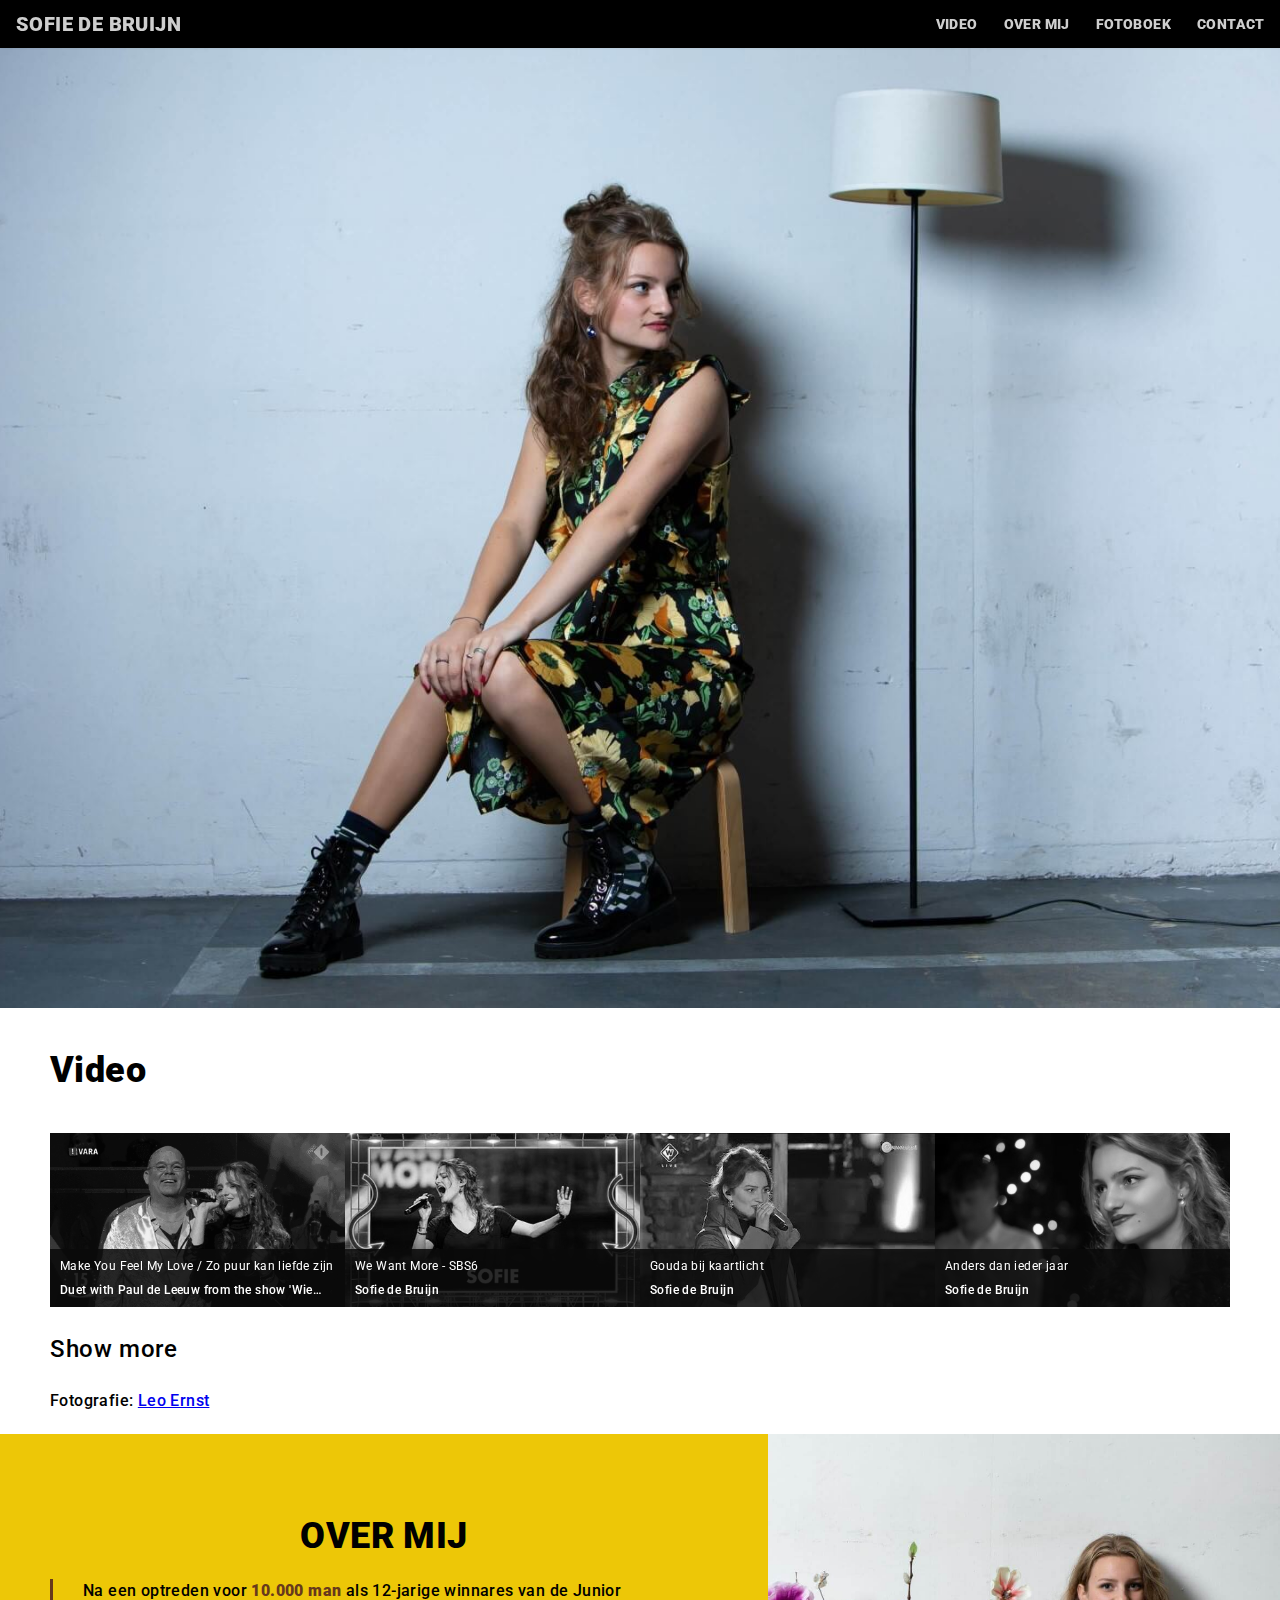
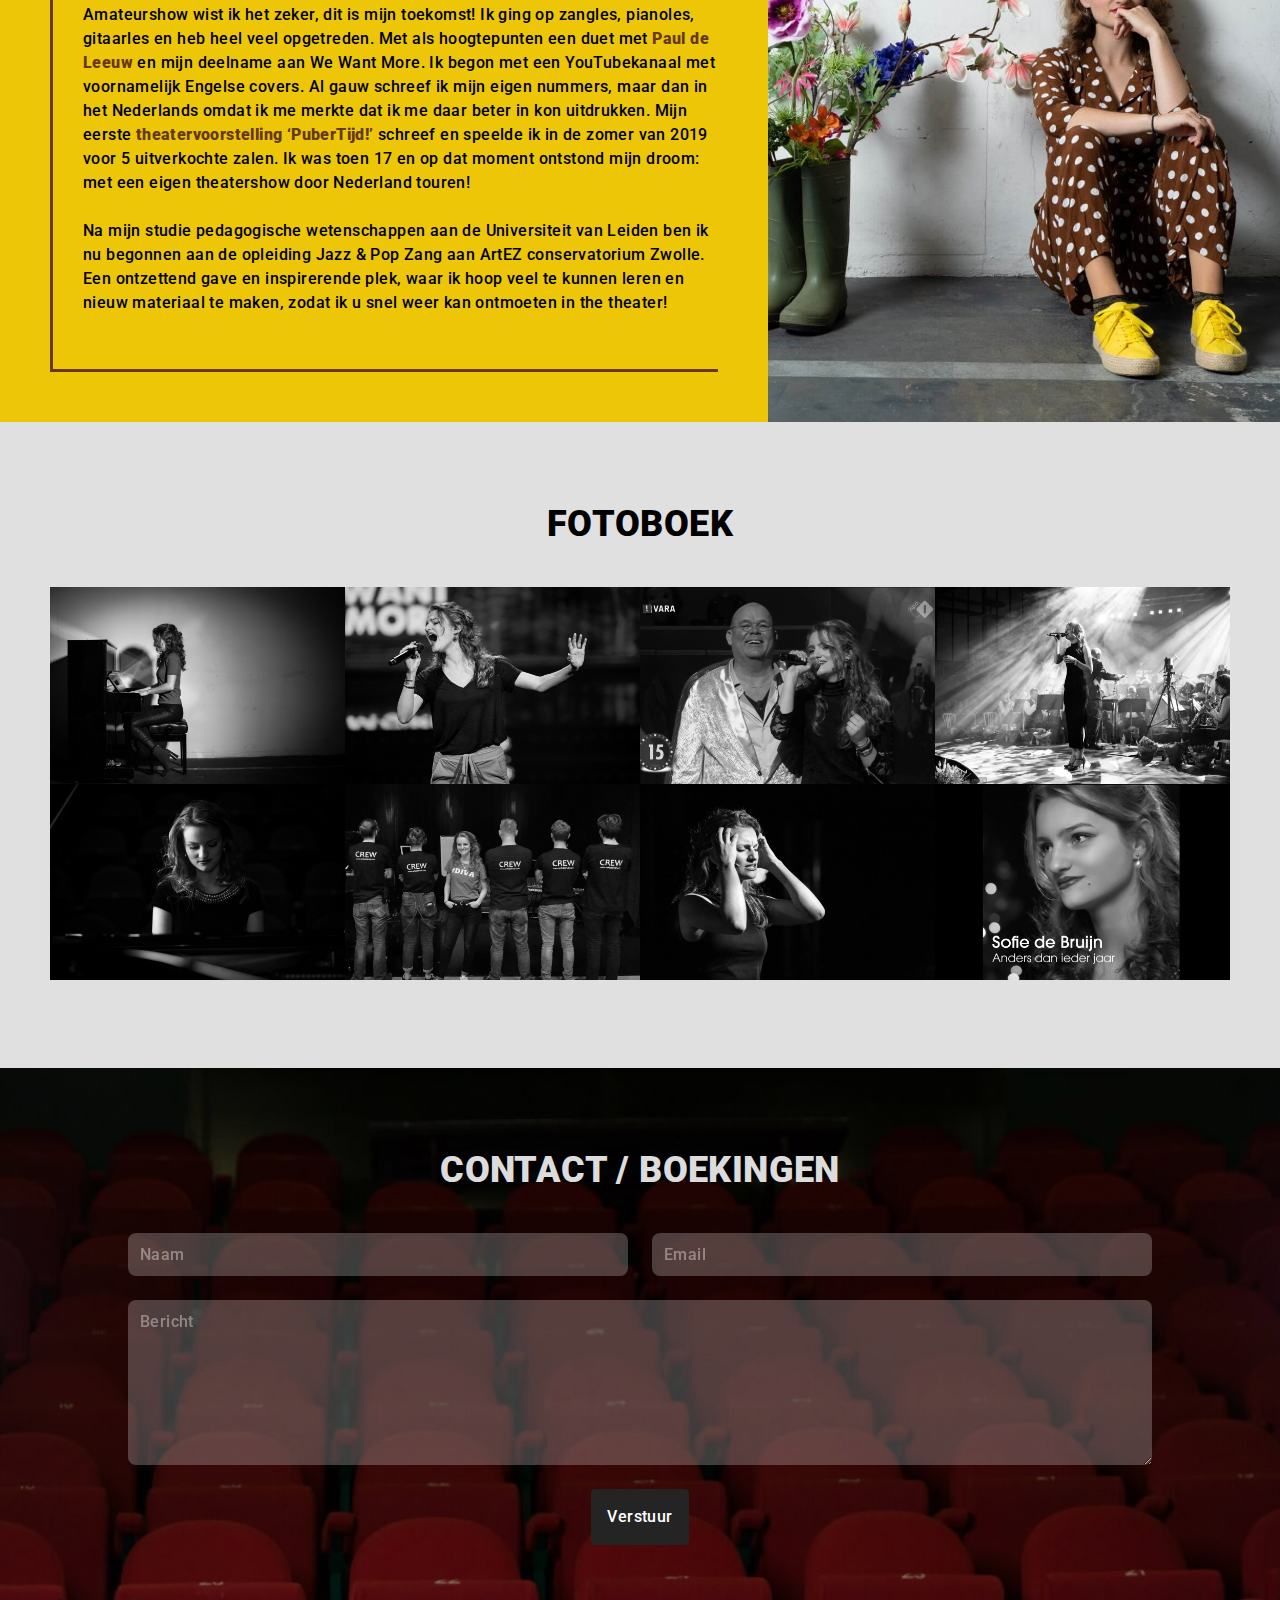
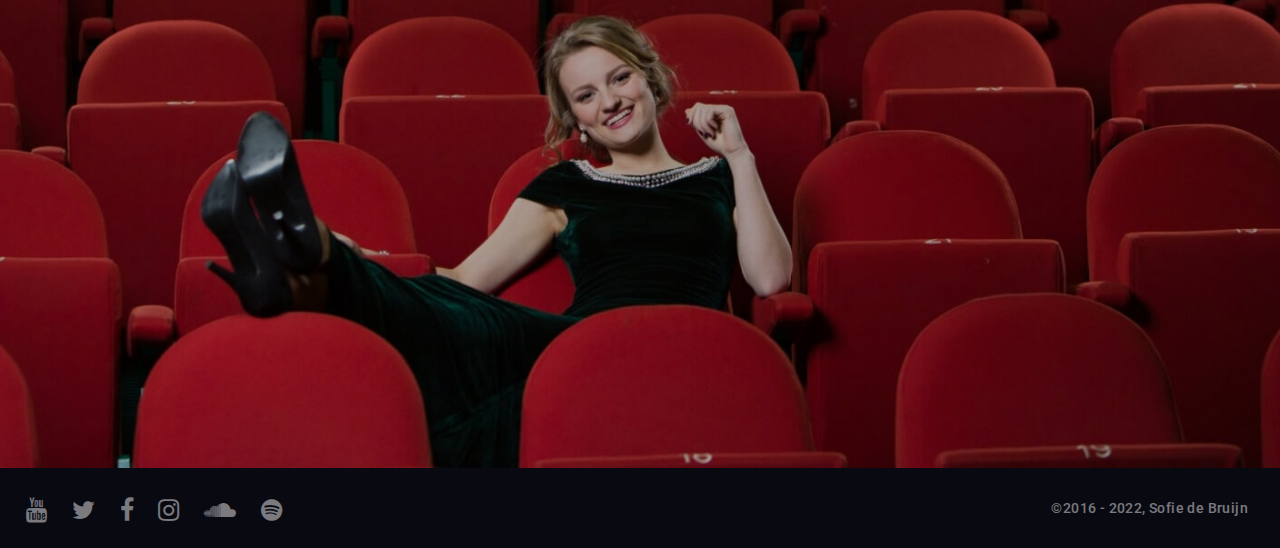
==== commit fd54953f: "Agenda" ====
--- a/index.html
+++ b/index.html
@@ -526,7 +526,7 @@
             </p>
             <br/>
             <p>
-                Na mijn studie pedagogische wetenschappen aan de Universiteit van Leiden ben ik nu begonnen aan de opleiding Jazz & Pop aan ArtEZ conservatorium Zwolle. Een ontzettend gave en inspirerende plek, waar ik hoop veel te kunnen leren en nieuw materiaal te maken, zodat ik u snel weer kan ontmoeten in the theater!
+                Na mijn studie pedagogische wetenschappen aan de Universiteit van Leiden ben ik nu begonnen aan de opleiding Jazz & Pop Zang aan ArtEZ conservatorium Zwolle. Een ontzettend gave en inspirerende plek, waar ik hoop veel te kunnen leren en nieuw materiaal te maken, zodat ik u snel weer kan ontmoeten in the theater!
             </p>
             <br/>
         </div>
